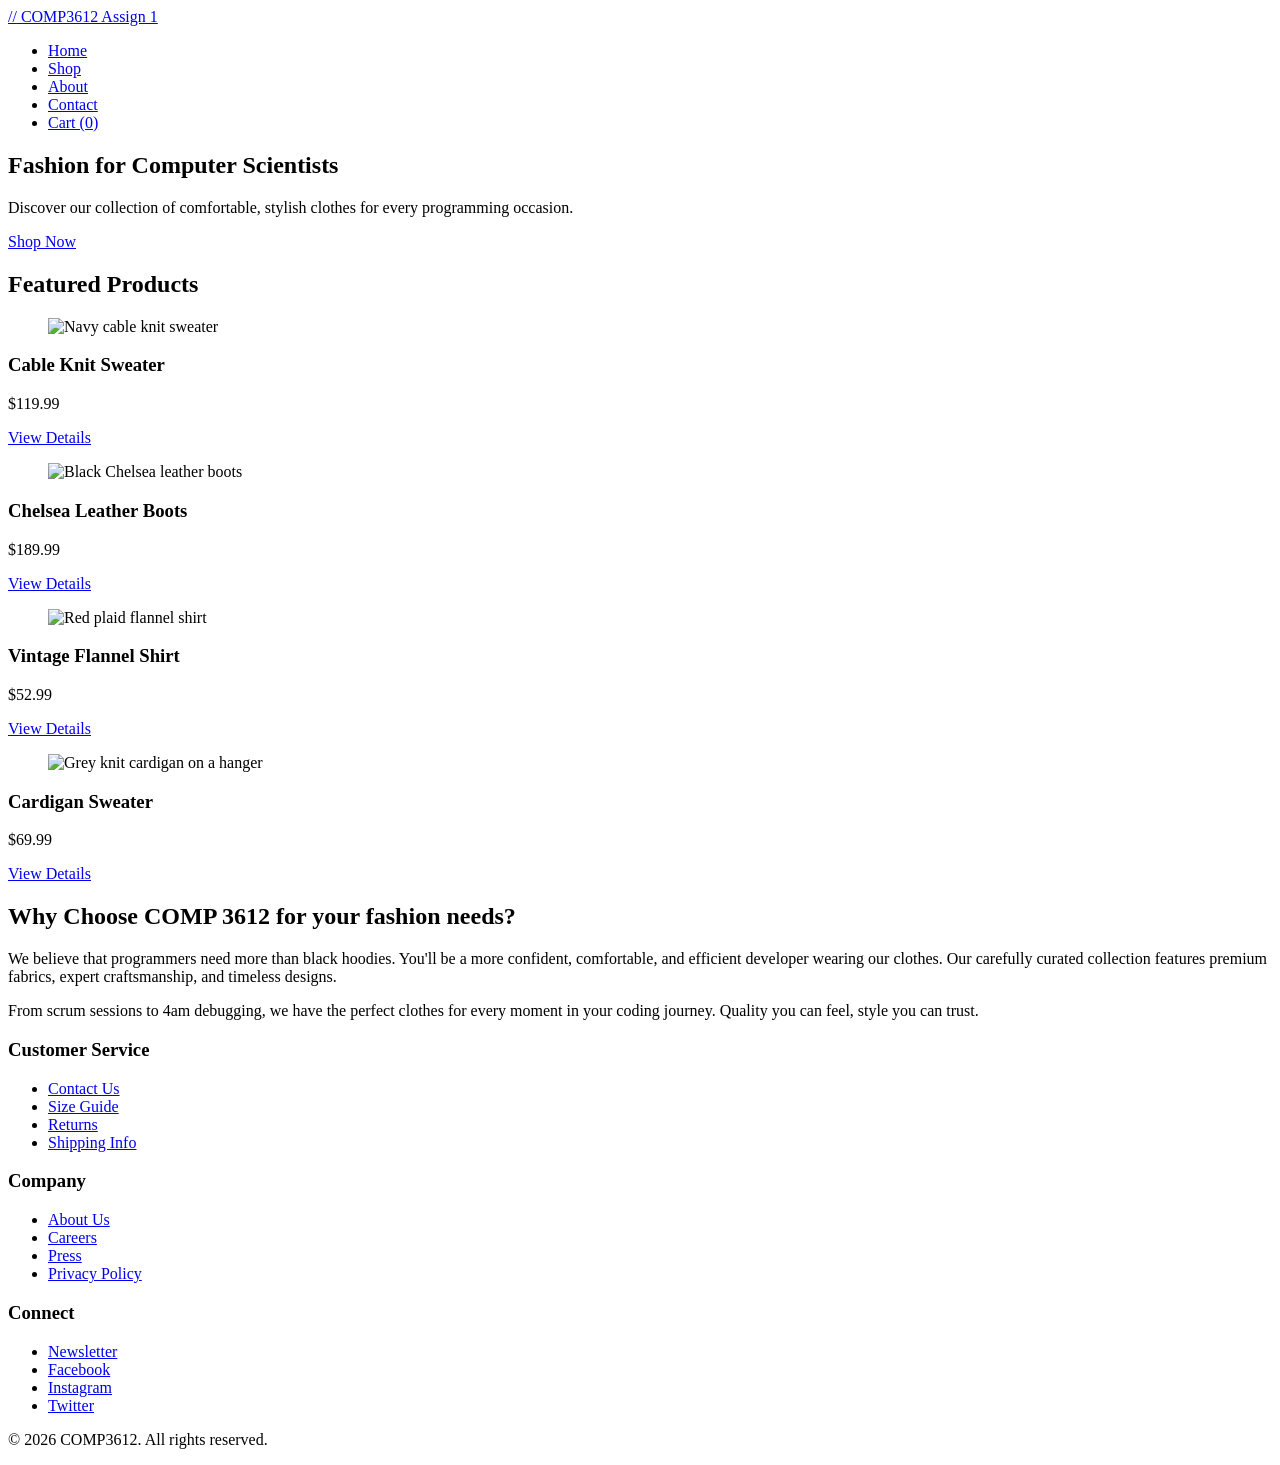
==== index.html @ 736e6705 "created home page" ====
<!DOCTYPE html>
<html lang="'en">
    <head>
        <meta charset="utf-8">
        <meta name="viewport" content="width=device-width, initial-scale=1">
        <title>Home | COMP3612 Assign 1</title>
        <link rel="preconnect" href="https://fonts.googleapis.com">
        <link rel="preconnect" href="https://fonts.gstatic.com" crossorigin>
        <link href="https://fonts.googleapis.com/css2?family=Inter:wght@400;500;600&family=JetBrains+Mono:wght@400;500&family=Source+Serif+4:wght@500;600&display=swap" rel="stylesheet">
        <link rel="stylesheet" href="css/styles.css">
    </head>
    <body>

        <!-- Site Header -->
         <header class="site-header">
            <div class="container header-inner">
                <a href="index.html" class="logo"><span>//</span> COMP3612 Assign 1</a>
                <nav>
                    <ul>
                        <li><a href="index.html" class="active">Home</a></li>
                        <li><a href="#">Shop</a></li>
                        <li><a href="about.html">About</a></li>
                        <li><a href="#">Contact</a></li>
                        <li><a href="#">Cart (0)</a></li>
                    </ul>
                </nav>
            </div>
         </header>

         <!-- Home Page -->
         <main>
             <!-- Hero/Banner -->
            <section class="hero">
                <div class="container hero-content">
                    <h1>Fashion for Computer Scientists</h1>
                    <p>Discover our collection of comfortable, stylish clothes for every programming occasion.</p>
                    <a href="#" class="btn btn-gold">Shop Now</a>
                </div>
            </section>

            <!-- Featured Products -->
             <section class="featured">
                <div class="container">
                    <h2>Featured Products</h2>
                    <div class="product-grid">
                        <article class="product-card">
                            <figure>
                                <img src="images/sweater.png" alt="Navy cable knit sweater">
                            </figure>
                            <div class="product-info">
                                <h3>Cable Knit Sweater</h3>
                                <p class="price">$119.99</p>
                                <a href="product.html" class="btn btn-outline">View Details</a>
                            </div>
                        </article>

                        <article class="product-card">
                            <figure>
                                <img src="images/boots.png" alt="Black Chelsea leather boots">
                            </figure>
                            <div class="product-info">
                                <h3>Chelsea Leather Boots</h3>
                                <p class="price">$189.99</p>
                                <a href="#" class="btn btn-outline">View Details</a>
                            </div>
                        </article>

                        <article class="product-card">
                            <figure>
                                <img src="imags/flannel.png" alt="Red plaid flannel shirt">
                            </figure>
                            <div class="product-info">
                                <h3>Vintage Flannel Shirt</h3>
                                <p class="price">$52.99</p>
                                <a href="#" class="btn btn-outline">View Details</a>
                            </div>
                        </article>

                        <article class="product-card">
                            <figure>
                                <img src="images/cardigan.png" alt="Grey knit cardigan on a hanger">
                            </figure>
                            <div class="product-info">
                                <h3>Cardigan Sweater</h3>
                                <p class="price">$69.99</p>
                                <a href="#" class="btn btn-outline">View Details</a>
                            </div>
                        </article>
                    </div>
                </div>
             </section>

             <!-- Why Choose... section -->
              <section class="why">
                <div class="container">
                    <h2>Why Choose COMP 3612 for your fashion needs?</h2>
                    <p>We believe that programmers need more than black hoodies. You'll be a more confident, comfortable, and efficient developer wearing our clothes. Our carefully curated collection features premium fabrics, expert craftsmanship, and timeless designs.</p>
                    <p>From scrum sessions to 4am debugging, we have the perfect clothes for every moment in your coding journey. Quality you can feel, style you can trust.</p>
                </div>
              </section>

         </main>

         <!-- Site Footer -->
         <footer class="site-footer">
            <div class="container">
                <div class="footer-columns">
                    <nav aria-label="Customer service">
                        <h3>Customer Service</h3>
                        <ul>
                            <li><a href="#">Contact Us</a></li>
                            <li><a href="#">Size Guide</a></li>
                            <li><a href="#">Returns</a></li>
                            <li><a href="#">Shipping Info</a></li>
                        </ul>
                    </nav>
                    <nav aria-label="Company">
                        <h3>Company</h3>
                        <ul>
                            <li><a href="about.html">About Us</a></li>
                            <li><a href="#">Careers</a></li>
                            <li><a href="#">Press</a></li>
                            <li><a href="#">Privacy Policy</a></li>
                        </ul>
                    </nav>
                    <nav aria-label="Connect">
                        <h3>Connect</h3>
                        <ul>
                            <li><a href="#">Newsletter</a></li>
                            <li><a href="#">Facebook</a></li>
                            <li><a href="#">Instagram</a></li>
                            <li><a href="#">Twitter</a></li>
                        </ul>
                    </nav>
                </div>
                <p class="copyright">&copy; 2026 COMP3612. All rights reserved.</p>
            </div>
         </footer>
         
    </body>
</html>
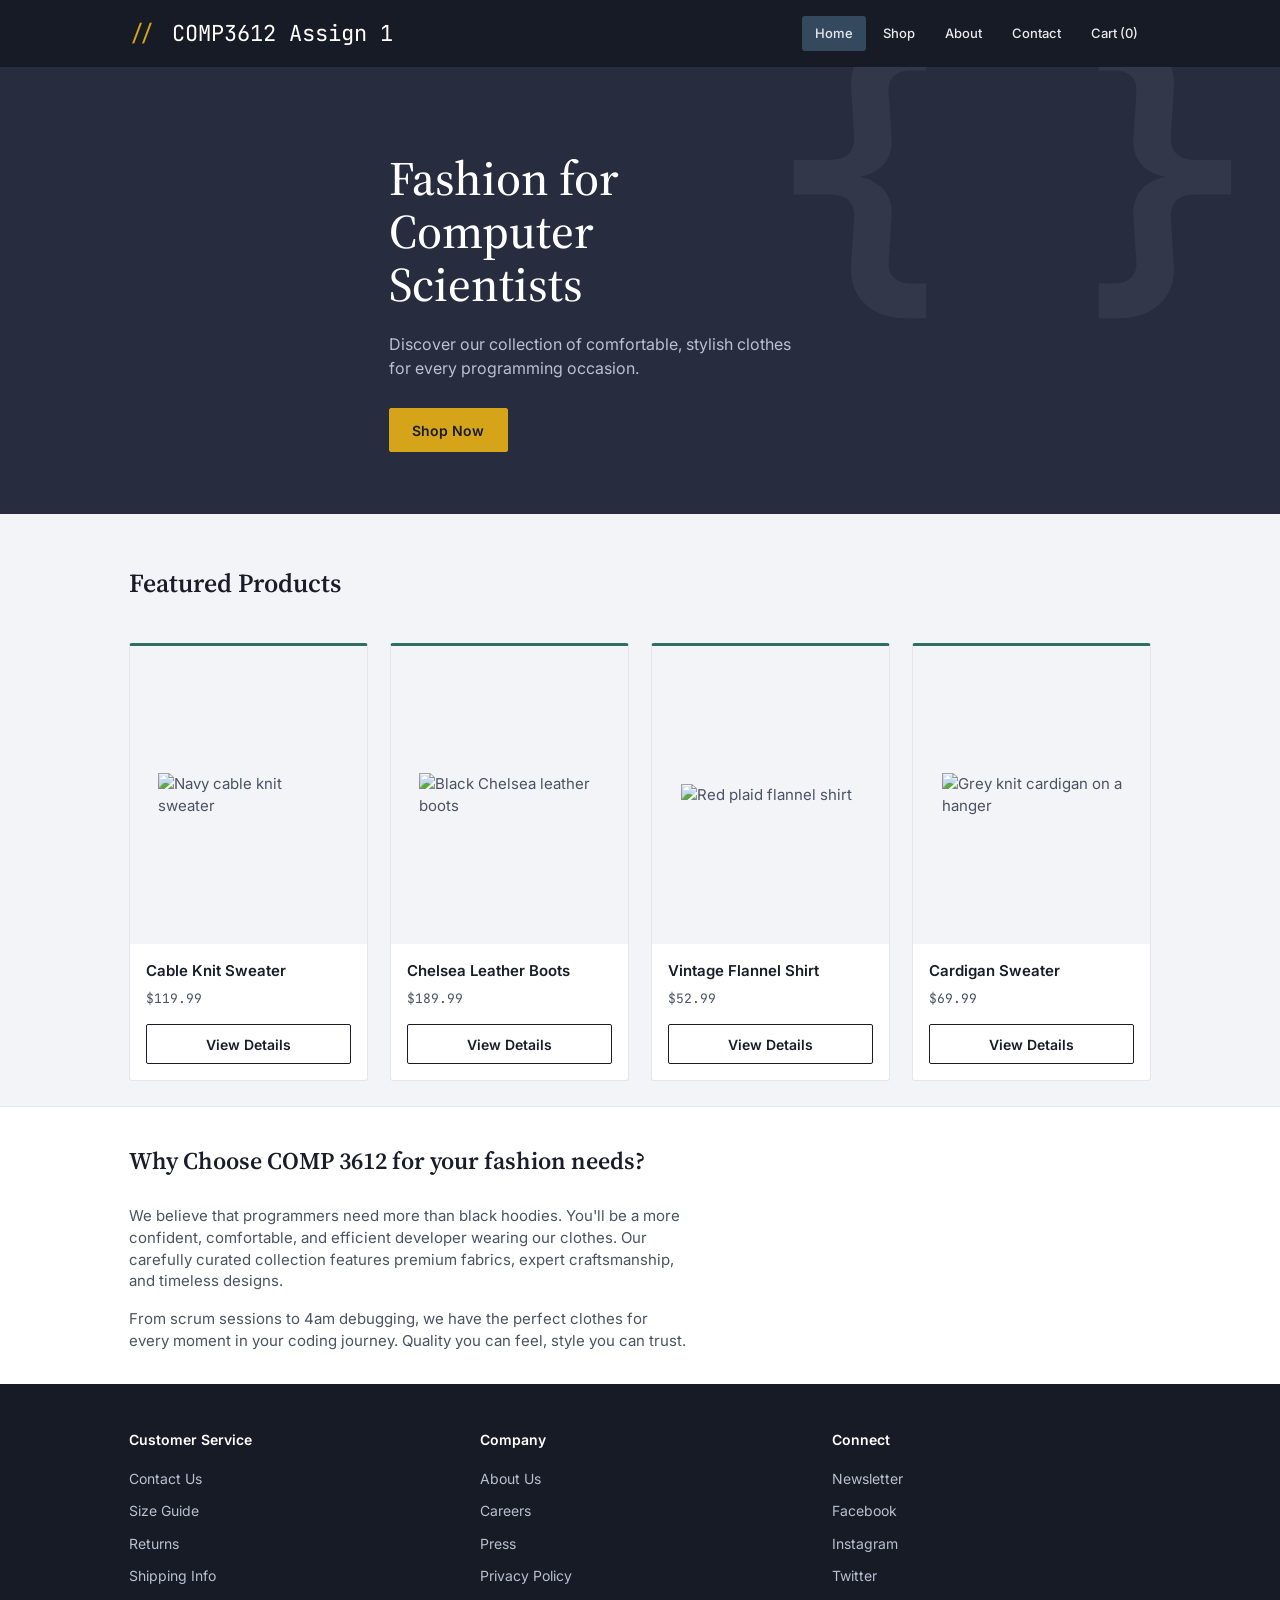
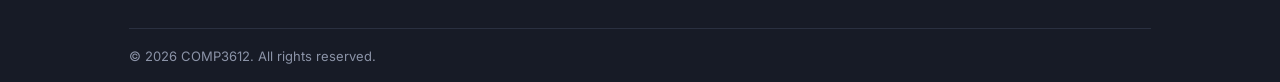
==== commit c41b958e: "done" ====
--- a/index.html
+++ b/index.html
@@ -1,5 +1,7 @@
+<!-- Author: Cameron Goit (cgoit092@mtroyal.ca)-->
+ 
 <!DOCTYPE html>
-<html lang="'en">
+<html lang="en">
     <head>
         <meta charset="utf-8">
         <meta name="viewport" content="width=device-width, initial-scale=1">
@@ -67,7 +69,7 @@
 
                         <article class="product-card">
                             <figure>
-                                <img src="imags/flannel.png" alt="Red plaid flannel shirt">
+                                <img src="images/flannel.png" alt="Red plaid flannel shirt">
                             </figure>
                             <div class="product-info">
                                 <h3>Vintage Flannel Shirt</h3>
--- a/css/styles.css
+++ b/css/styles.css
@@ -0,0 +1,917 @@
+
+/* I used an AI agent to get the right colors for all the pages */
+/* I used a prompt asking: Can you give me the CSS styling values for the colors on these pages and recommendations on how to organize them (and I attached the given images of what the pages should look like) */
+/* I also used it to get more accurate pixel measurments throughout */
+
+/* I had already done a full directed reading project where I designed a website so I also used many of the CSS stylings from that project as references for these */
+
+/* Design Tokens */
+:root {
+    --navy-900: #171b26; /*header/footer */
+    --navy-800: #272d3f; /* hero/banner background */
+    --slate: #34495e;    /* link active */
+    --gold: #d6a419;     /* hover */
+    --teal: #2f6f63;     /* product card */
+    --gray-50: #f3f4f7;  /* light section background */
+    --gray-200: #e3e6ec; /* borders */
+    --gray-600: #4b5261; /* body text */
+    --gray-400: #8b93a7; /* muted text */
+    --ink: #1a1d29;      /* heading */
+
+    --font-sans: "Inter", "Segoe UI", Arial, sans-serif;
+    --font-serif: "Source Serif 4", Georgia, "Times New Roman", serif;
+    --font-mono: "JetBrains Mono", Consolas, "Courier New", monospace;
+}
+
+/* Base */
+*,
+*::before,
+*::after {
+    box-sizing: border-box;
+}
+
+body {
+    margin: 0;
+    font-family: var(--font-sans);
+    font-size: 15px;
+    line-height: 1.5;
+    color: var(--gray-600);
+    background-color: #ffffff;
+}
+
+h1, h2, h3 {
+    font-family: var(--font-serif);
+    font-weight: 600;
+    color: var(--ink);
+    margin: 0;
+}
+
+img {
+    max-width: 100%;
+    display: block;
+}
+
+figure {
+    margin: 0;
+}
+
+/* Centres page content and keeps it from getting too wide */
+.container {
+    max-width: 1080px;
+    margin: 0 auto;
+    padding: 0 1.8rem;
+}
+
+
+/* Buttons */
+.btn {
+    display: inline-block;
+    font-family: var(--font-sans);
+    font-size: 14px;
+    font-weight: 600;
+    text-decoration: none;
+    text-align: center;
+    padding: 0.75em 1.6em;
+    border-radius: 2px;
+    cursor: pointer;
+    transition: background-color 0.2s, color 0.2s;
+}
+
+.btn-gold {
+    background-color: var(--gold);
+    color: var(--ink);
+    border: 1px solid var(--gold);
+}
+
+.btn-gold:hover {
+    background-color: #e8b82a;
+}
+
+.btn-outline {
+    background-color: #ffffff;
+    color: var(--ink);
+    border: 1px solid var(--ink);
+}
+
+/* Header */
+.site-header {
+    background-color: var(--navy-900);
+}
+
+.header-inner {
+    display: flex;
+    justify-content: space-between;
+    align-items: center;
+    height: 67px;
+}
+
+.logo {
+    font-family: var(--font-mono);
+    font-size: 22px;
+    color: #ffffff;
+    text-decoration: none;
+    white-space: nowrap;
+}
+
+.logo span {
+    color: var(--gold);
+    margin-right: 0.2em;
+}
+
+.site-header ul {
+    list-style: none;
+    display: flex;
+    gap: 4px;
+    margin: 0;
+    padding: 0;
+}
+
+.site-header nav a {
+    display: block;
+    font-size: 13px;
+    font-weight: 500;
+    color: #e8eaf0;
+    text-decoration: none;
+    padding: 8px 13px;
+    border-radius: 3px;
+    transition: color 0.2s;
+}
+
+.site-header nav a:hover {
+    color: var(--gold);
+}
+
+.site-header nav a.active {
+    background-color: var(--slate);
+}
+
+/* Footer */
+.site-footer {
+    background-color: var(--navy-900);
+    padding: 45px 0 16px;
+}
+
+.footer-columns {
+    display: grid;
+    grid-template-columns: repeat(3, 1fr);
+    gap: 2rem;
+}
+
+.site-footer h3 {
+    font-family: var(--font-sans);
+    font-size: 14px;
+    color: #ffffff;
+    margin-bottom: 18px;
+}
+
+.site-footer ul {
+    list-style: none;
+    margin: 0;
+    padding: 0;
+}
+
+.site-footer li {
+    margin-bottom: 10px;
+}
+
+.site-footer a {
+    font-size: 14px;
+    color: #b9c0cf;
+    text-decoration: none;
+    transition: color 0.2s;
+}
+
+.site-footer a:hover {
+    color: var(--gold);
+}
+
+.copyright {
+    font-size: 13px;
+    color: var(--gray-400);
+    border-top: 1px solid #2a3040;
+    margin: 30px 0 0;
+    padding-top: 18px;
+}
+
+/* Home Page */
+
+/* Hero/Banner */
+.hero {
+    position: relative;
+    overflow: hidden;
+    background-color: var(--navy-800);
+    padding: 85px 0 62px;
+}
+
+.hero::before,
+.hero::after {
+    position: absolute;
+    top: -40px;
+    font-family: var(--font-mono);
+    font-size: 300px;
+    font-weight: 700;
+    line-height: 1;
+    color: rgba(255, 255, 255, 0.05);
+    pointer-events: none;
+}
+
+.hero::before {
+    content: "{";
+    right: 330px;
+}
+
+.hero::after {
+    content: "}";
+    right: 25px;
+}
+
+.hero-content {
+    position: relative;
+    z-index: 1;
+    max-width: 560px;
+}
+
+.hero h1 {
+    font-size: 48px;
+    font-weight: 500;
+    line-height: 1.1;
+    color: #ffffff;
+    max-width: 7em;
+}
+
+.hero p {
+    font-size: 16px;
+    color: #b9c0cf;
+    max-width: 420px;
+    margin: 22px 0 28px;
+}
+
+/* Featured */
+.featured {
+    background-color: var(--gray-50);
+    padding: 50px 0 25px;
+    border-bottom: 1px solid var(--gray-200);
+}
+
+.featured h2 {
+    font-size: 26px;
+    margin-bottom: 40px;
+}
+
+.product-grid {
+    display: grid;
+    grid-template-columns: repeat(4, 1fr);
+    gap: 22px;
+}
+
+.product-card {
+    background-color: #ffffff;
+    border: 1px solid var(--gray-200);
+    border-top: 3px solid var(--teal);
+    border-radius: 3px;
+    overflow: hidden;
+    transition: transform 0.2s, border-color 0.2s;
+}
+
+.product-card figure {
+    background-color: var(--gray-50);
+    height: 298px;
+    display: flex;
+    justify-content: center;
+    align-items: center;
+}
+
+.product-card img {
+    width: 180px;
+}
+
+.product-info {
+    padding: 16px 16px 16px;
+}
+
+.product-info h3 {
+    font-family: var(--font-sans);
+    font-size: 15px;
+    font-weight: 600;
+}
+
+.price {
+    font-family: var(--font-mono);
+    font-size: 13px;
+    color: var(--gray-600);
+    margin: 6px 0 16px;
+}
+
+.product-info .btn {
+    display: block;
+    padding: 0.6em;
+}
+
+.product-card:hover {
+    border-color: var(--ink);
+    border-top-color: var(--gold);
+    transform: translateY(-3px);
+}
+
+.product-card:hover .btn-outline {
+    background-color: var(--ink);
+    color: #ffffff;
+}
+
+/* Why choose... */
+.why {
+    padding: 36px 0 16px;
+}
+
+.why h2 {
+    font-size: 24px;
+    margin-bottom: 26px;
+}
+
+.why p {
+    max-width: 560px;
+    line-height: 1.45;
+    margin: 0 0 16px;
+}
+
+
+/* ABOUT PAGE */
+
+.story,
+.values,
+.team,
+.journey,
+.contact {
+    padding: 40px 0;
+    border-bottom: 1px solid var(--gray-200);
+}
+
+.story h2,
+.values h2,
+.team h2,
+.journey h2,
+.contact h2 {
+    font-size: 24px;
+}
+
+.story,
+.team,
+.contact {
+    background-color: var(--gray-50);
+}
+
+.card-grid {
+    display: grid;
+    grid-template-columns: repeat(3, 1fr);
+    gap: 25px;
+    margin-top: 42px;
+}
+
+.hero-small {
+    padding: 66px 0 62px;
+}
+
+.hero-small h1 {
+    font-size: 38px;
+    max-width: none;
+}
+
+.hero-small p {
+    font-size: 15px;
+    margin: 14px 0 0;
+}
+
+.hero-small::before,
+.hero-small::after {
+    font-size: 210px;
+    top: -22px;
+}
+
+.hero-small::before {
+    right: 265px;
+}
+
+.hero-small::after {
+    right: -35px;
+}
+
+/* Our Story */
+.story-grid {
+    display: grid;
+    grid-template-columns: 1fr 1fr;
+    gap: 50px;
+    align-items: center;
+}
+
+.story p {
+    font-size: 14px;
+    max-width: 440px;
+    margin: 0;
+}
+
+/* Our Values */
+.values h2,
+.journey h2 {
+    text-align: center;
+}
+
+.value-card {
+    background-color: var(--gray-50);
+    border: 1px solid #dadde3;
+    border-radius: 2px;
+    padding: 28px 24px 26px;
+}
+
+.value-icon {
+    display: flex;
+    justify-content: center;
+    align-items: center;
+    width: 35px;
+    height: 35px;
+    background-color: var(--navy-900);
+    border-radius: 2px;
+    font-family: var(--font-mono);
+    font-size: 15px;
+    font-weight: 500;
+}
+
+.icon-gold { color: var(--gold); }
+.icon-teal { color: #4f8f86; }
+.icon-white { color: #ffffff; }
+
+.value-card h3 {
+    font-size: 17px;
+    margin: 20px 0 12px;
+}
+
+.value-card p {
+    font-size: 13.5px;
+    line-height: 1.45;
+    margin: 0;
+}
+
+/* Meet Our Team */
+.team .intro {
+    font-size: 14px;
+    max-width: 490px;
+    margin: 16px 0 0;
+}
+
+.team-member figure {
+    background-color: #ffffff;
+    border: 1px solid var(--gray-200);
+    aspect-ratio: 1 / 1;
+}
+
+.team-member img {
+    width: 100%;
+    height: 100%;
+    object-fit: cover;
+}
+
+.team-member h3 {
+    font-size: 15px;
+    margin: 20px 0 4px;
+}
+
+.role {
+    font-family: var(--font-mono);
+    font-size: 11.5px;
+    color: var(--gold);
+    margin: 0 0 12px;
+}
+
+.team-member p:last-child {
+    font-size: 13px;
+    line-height: 1.45;
+    margin: 0;
+}
+
+/* Our Journey */
+.timeline {
+    list-style: none;
+    max-width: 640px;
+    margin: 42px auto 0;
+    padding: 0;
+}
+
+.timeline li {
+    position: relative;
+    padding: 0 0 28px 28px;
+    border-left: 1px solid #d1d5db;
+}
+
+.timeline li:last-child {
+    padding-bottom: 6px;
+}
+
+.timeline li::before {
+    content: "";
+    position: absolute;
+    left: -5px;
+    top: 3px;
+    width: 9px;
+    height: 9px;
+    border-radius: 50%;
+    background-color: var(--gold);
+    box-shadow: 0 0 0 3px #f6ecd0;
+}
+
+.timeline time {
+    font-family: var(--font-mono);
+    font-size: 12px;
+    font-weight: 500;
+    color: var(--teal);
+}
+
+.timeline p {
+    font-size: 13.5px;
+    max-width: 450px;
+    color: #2b3040;
+    margin: 6px 0 0;
+}
+
+/* Get In Touch */
+.contact {
+    border-bottom: none;
+}
+
+.contact-grid {
+    display: grid;
+    grid-template-columns: repeat(2, 307px);
+    gap: 26px;
+    margin-top: 40px;
+}
+
+.contact-card {
+    background-color: #ffffff;
+    border: 1px solid var(--gray-200);
+    border-radius: 2px;
+    padding: 22px;
+}
+
+.contact-card h3 {
+    font-size: 15px;
+    margin-bottom: 12px;
+}
+
+.contact-card address {
+    font-style: normal;
+    font-size: 13.5px;
+}
+
+.contact-card a {
+    color: inherit;
+    text-decoration: none;
+}
+
+.contact-card a:hover {
+    color: var(--gold);
+}
+
+
+/*  Product Page */
+.sitepath {
+    background-color: #ffffff;
+    border-bottom: 1px solid var(--gray-200);
+}
+
+.sitepath ol {
+    list-style: none;
+    display: flex;
+    flex-wrap: wrap;
+    margin: 0 auto;
+    padding-top: 13px;
+    padding-bottom: 13px;
+    font-family: var(--font-mono);
+    font-size: 12px;
+}
+
+.sitepath li + li::before {
+    content: ">";
+    margin: 0 0.6em;
+    color: var(--gray-400);
+}
+
+.sitepath a {
+    color: var(--gray-600);
+    text-decoration: none;
+}
+
+.sitepath a:hover {
+    color: var(--gold);
+}
+
+.sitepath [aria-current="page"] {
+    color: var(--ink);
+}
+
+.product-page {
+    background-color: var(--gray-50);
+    padding: 43px 0 58px;
+}
+
+.product-top {
+    display: grid;
+    grid-template-columns: 1.1fr 1fr;
+    gap: 50px;
+    align-items: start;
+}
+
+.main-image,
+.thumbnails figure {
+    background-color: #d1d1d1;
+    border: 1px solid #dadde3;
+    overflow: hidden;
+}
+
+.main-image {
+    aspect-ratio: 4 / 5;
+}
+
+.main-image img,
+.thumbnails img {
+    width: 100%;
+    height: 100%;
+    object-fit: cover;
+}
+
+.thumbnails {
+    display: grid;
+    grid-template-columns: repeat(3, 1fr);
+    gap: 11px;
+    margin-top: 11px;
+}
+
+.thumbnails figure {
+    aspect-ratio: 1 / 1;
+    cursor: pointer;
+    transition: border-color 0.2s;
+}
+
+.thumbnails figure:hover {
+    border-color: var(--gold);
+}
+
+.product-summary h1 {
+    font-size: 27px;
+    line-height: 1.2;
+    max-width: 7em;
+}
+
+.rating {
+    font-size: 12px;
+    color: var(--gold);
+    margin: 14px 0 0;
+}
+
+.product-price {
+    font-family: var(--font-mono);
+    font-size: 23px;
+    font-weight: 600;
+    color: var(--ink);
+    margin: 18px 0;
+}
+
+.product-summary > p:not([class]) {
+    font-size: 13.5px;
+    margin: 0;
+}
+
+/* Form */
+.options {
+    border: none;
+    padding: 0;
+    margin: 36px 0 0;
+}
+
+.options legend,
+.field-label {
+    display: block;
+    font-size: 12px;
+    font-weight: 600;
+    color: var(--ink);
+    padding: 0;
+    margin-bottom: 10px;
+}
+
+.options input {
+    position: absolute;
+    opacity: 0;
+    width: 1px;
+    height: 1px;
+}
+
+.options label {
+    display: inline-flex;
+    justify-content: center;
+    align-items: center;
+    min-width: 40px;
+    height: 35px;
+    padding: 0 8px;
+    margin-right: 3px;
+    font-family: var(--font-mono);
+    font-size: 11px;
+    color: var(--ink);
+    border: 1px solid #dadde3;
+    border-radius: 2px;
+    cursor: pointer;
+    transition: border-color 0.2s, background-color 0.2s;
+}
+
+.options label:hover {
+    border-color: var(--gold);
+}
+
+.options:not(.swatches) input:checked + label { /* :not(.swatches) keeps the the colour circles from being darkened and "+" focuses on the label after a checked radio*/
+    background-color: var(--ink);
+    border-color: var(--ink);
+    color: #ffffff;
+}
+
+.options input:focus-visible + label {
+    outline: 2px solid var(--gold);
+    outline-offset: 2px;
+}
+
+.swatches { /* term used to define colour circles */
+    margin-top: 24px
+}
+
+.swatches label {
+    margin-right: 6px;
+    min-width: 0;
+    width: 27px;
+    height: 27px;
+    padding: 0;
+    border-radius: 50%;
+    border-color: rgba(0, 0, 0, 0.15);
+}
+
+.swatches label span { /* Hide the names of the colours */
+    position: absolute;
+    width: 1px;
+    height: 1px;
+    overflow: hidden;
+    clip-path: inset(50%);
+}
+
+.swatch-cream { background-color: #ece6d8; }
+.swatch-charcoal { background-color: #3a3d45; }
+.swatch-navy { background-color: #1f2b46; }
+.swatch-burgundy { background-color: #c1631f; }
+
+.swatches input:checked + label {
+    box-shadow: 0 0 0 2px var(--gray-50), 0 0 0 3px var(--ink);
+}
+
+.field-label {
+    margin-top: 24px;
+}
+
+#quantity {
+    width: 108px;
+    height: 34px;
+    padding: 0 10px;
+    font-family: var(--font-mono);
+    font-size: 12px;
+    color: var(--ink);
+    background-color: #ffffff;
+    border: 1px solid #dadde3;
+    border-radius: 2px;
+}
+
+.form-buttons {
+    display: flex;
+    gap: 11px;
+    margin-top: 22px;
+}
+
+.form-buttons .btn {
+    font-size: 13px;
+    padding: 0.85em 1.4em;
+}
+
+.form-buttons .btn-outline:hover {
+    background-color: var(--ink);
+    color: #ffffff;
+}
+
+/* Details */
+.product-details {
+    margin-top: 32px;
+}
+
+.tabs {
+    display: flex;
+    gap: 24px;
+    border-top: 1px solid #dadde3;
+    border-bottom: 1px solid #dadde3;
+    margin-bottom: 35px;
+}
+
+.tabs a {
+    font-size: 13px;
+    color: var(--gray-600);
+    text-decoration: none;
+    padding: 16px 0 14px;
+    border-bottom: 2px solid transparent;
+    margin-bottom: -1px;
+    transition: color 0.2s;
+}
+
+.tabs a:hover {
+    color: var(--gold);
+}
+
+.tabs a.active {
+    color: var(--ink);
+    border-bottom-color: var(--ink);
+}
+
+.product-details h2,
+.reviews h2 {
+    font-size: 18px;
+}
+
+.product-details > p {
+    font-size: 13.5px;
+    max-width: 520px;
+    margin: 20px 0 0;
+}
+
+.product-details h3 {
+    font-family: var(--font-sans);
+    font-size: 11.5px;
+    margin: 30px 0 14px;
+}
+
+.features {
+    width: 100%;
+    max-width: 505px;
+    border-collapse: collapse;
+    font-family: var(--font-mono);
+    font-size: 11.5px;
+}
+
+.features th,
+.features td {
+    text-align: left;
+    padding: 12px 10px;
+    border-bottom: 1px solid #dadde3;
+}
+
+.features th {
+    width: 183px;
+    font-weight: 400;
+    color: var(--gray-600);
+}
+
+.features td {
+    color: var(--ink);
+}
+
+/* Reviews */
+.reviews {
+    border-top: 1px solid #dadde3;
+    margin-top: 25px;
+    padding-top: 30px;
+}
+
+.review {
+    padding: 22px 0 20px;
+}
+
+.review + .review { /* A line between the reviews, but not above the first one */
+    border-top: 1px solid #dadde3;
+}
+
+.review header {
+    display: flex;
+    align-items: baseline;
+    gap: 10px;
+}
+
+.reviews h3 {
+    font-family: var(--font-sans);
+    font-size: 12.5px;
+}
+
+.stars {
+    font-size: 11px;
+    color: var(--gold);
+}
+
+.review time {
+    margin-left: auto;
+    font-family: var(--font-mono);
+    font-size: 10.5px;
+    color: var(--gray-600);
+}
+
+.review p {
+    font-size: 13px;
+    color: #2b3040;
+    max-width: 565px;
+    margin: 10px 0 0;
+}
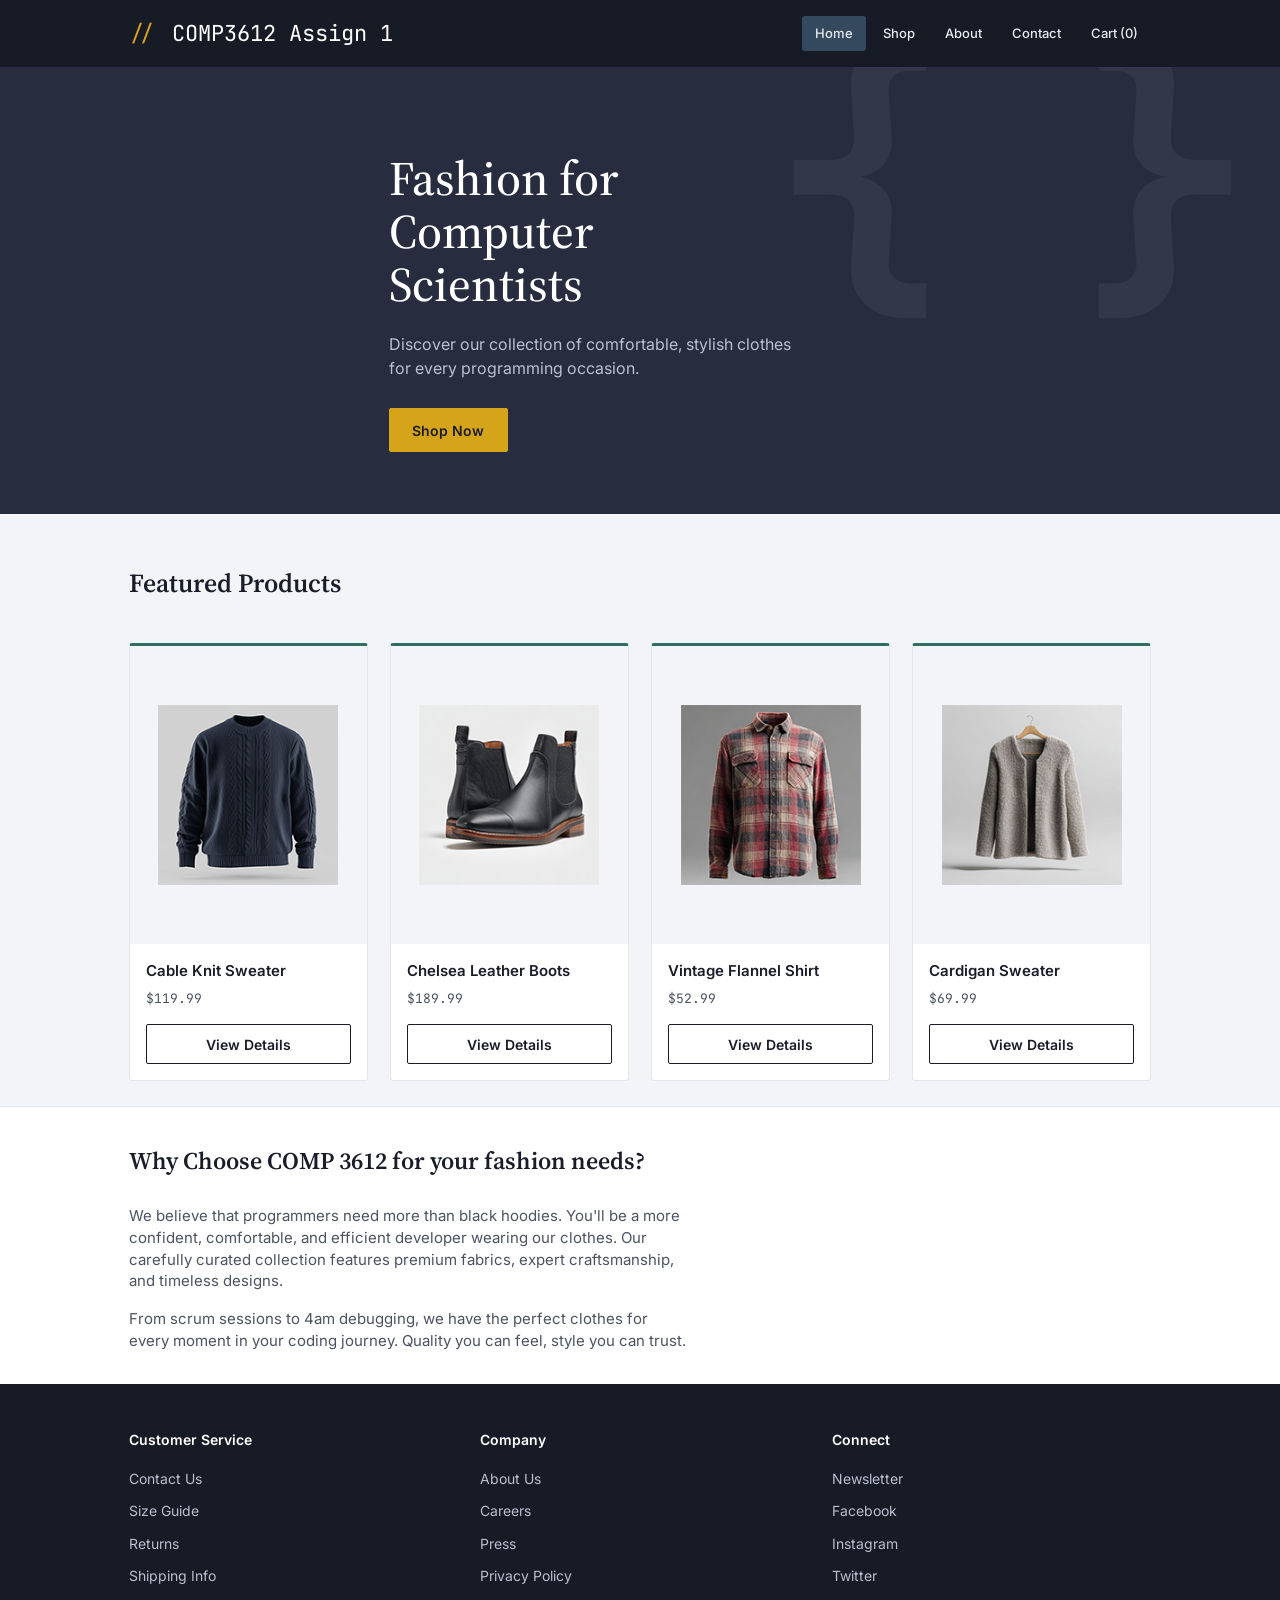
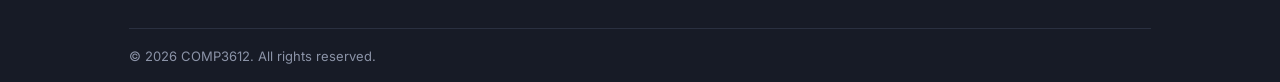
==== commit e8bab379: "fixed images" ====
--- a/index.html
+++ b/index.html
@@ -47,7 +47,7 @@
                     <div class="product-grid">
                         <article class="product-card">
                             <figure>
-                                <img src="images/sweater.png" alt="Navy cable knit sweater">
+                                <img src="images/003-small-front.png" alt="Navy cable knit sweater">
                             </figure>
                             <div class="product-info">
                                 <h3>Cable Knit Sweater</h3>
@@ -58,7 +58,7 @@
 
                         <article class="product-card">
                             <figure>
-                                <img src="images/boots.png" alt="Black Chelsea leather boots">
+                                <img src="images/008-small-front.png" alt="Black Chelsea leather boots">
                             </figure>
                             <div class="product-info">
                                 <h3>Chelsea Leather Boots</h3>
@@ -69,7 +69,7 @@
 
                         <article class="product-card">
                             <figure>
-                                <img src="images/flannel.png" alt="Red plaid flannel shirt">
+                                <img src="images/011-small-front.png" alt="Red plaid flannel shirt">
                             </figure>
                             <div class="product-info">
                                 <h3>Vintage Flannel Shirt</h3>
@@ -80,7 +80,7 @@
 
                         <article class="product-card">
                             <figure>
-                                <img src="images/cardigan.png" alt="Grey knit cardigan on a hanger">
+                                <img src="images/009-small-front.png" alt="Grey knit cardigan on a hanger">
                             </figure>
                             <div class="product-info">
                                 <h3>Cardigan Sweater</h3>
